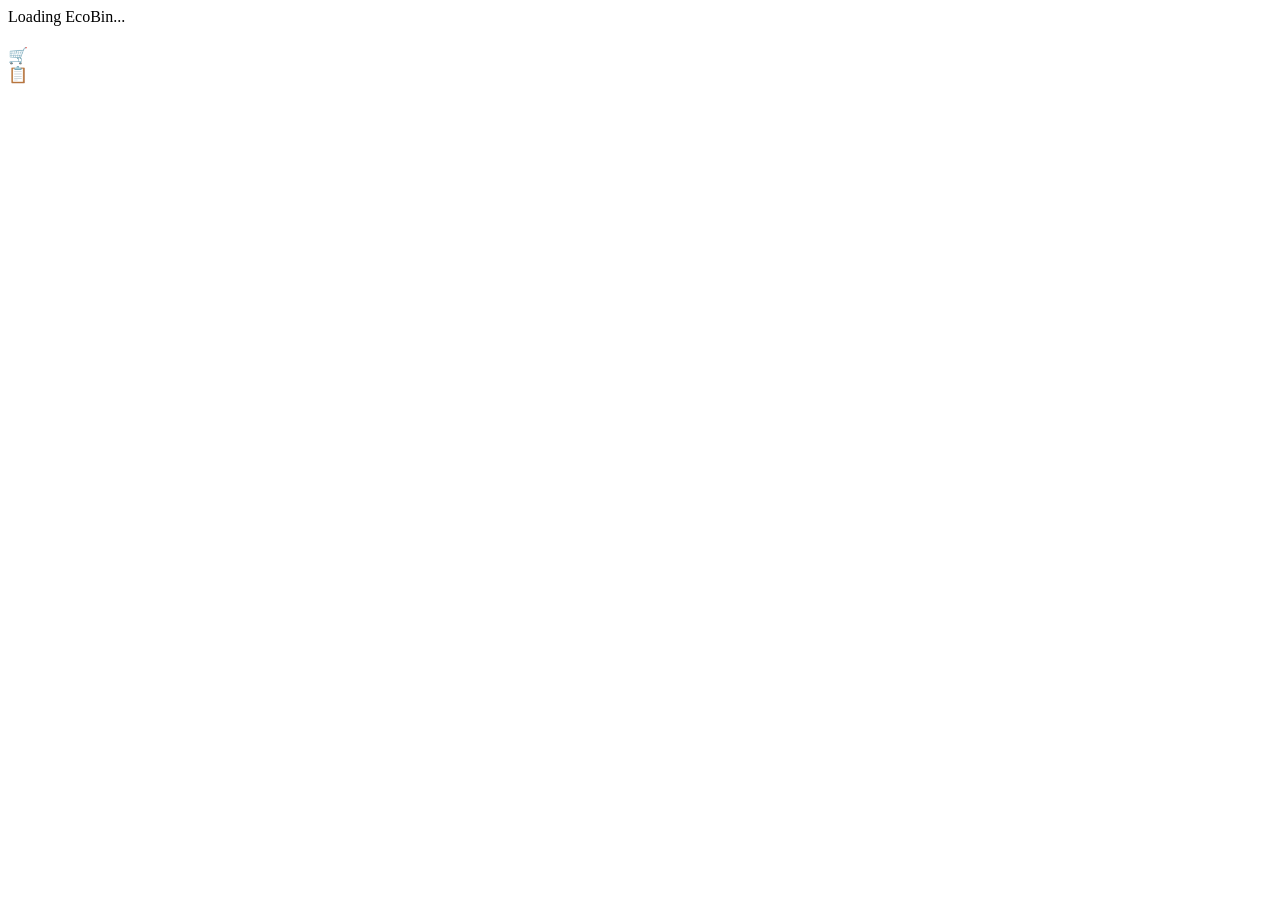
==== cart.html @ dbe6ebd2 "Add files via upload" ====
<!DOCTYPE html>
<html lang="en"><head><meta charset="UTF-8"><meta name="viewport" content="width=device-width, initial-scale=1.0"><title>EcoBin - Cart</title><link rel="stylesheet" href="assets/shared.css"></head>
<body data-portal="user">
<div class="load-overlay" id="loadOverlay"><div class="load-spin"></div><div class="load-txt" data-i18n="loading">Loading EcoBin...</div></div>
<div class="toast-wrap" id="toastWrap"></div>
<nav class="navbar" id="navbar"></nav>
<section class="pt split-section"><div class="section-header"><h2 data-i18n="cart_title"></h2><p data-i18n="cart_desc"></p></div><div class="split-wrap">
<div class="panel"><div class="panel-head ord"><div class="panel-title">🛒 <span data-i18n="nav_cart"></span></div></div><div class="panel-body" id="cartBox"></div></div>
<div class="panel"><div class="panel-head sup"><div class="panel-title">📋 <span data-i18n="my_store_orders"></span></div><span class="panel-badge" id="myCount"></span></div><div class="panel-body" id="myOrders"></div></div></div></section>
<div id="foot"></div>
<script src="assets/shared.js"></script>
<script>

function page(){const L=DB.cart.map(c=>({c,p:DB.products.find(x=>x.id===c.pid)})).filter(x=>x.p);
 const sub=L.reduce((a,x)=>a+x.p.price*x.c.qty,0),maxd=Math.min(Math.floor(sub),Math.floor(DB.points/100)),chk=$('usePts')&&$('usePts').checked;
 $('cartBox').innerHTML=L.length?L.map(({c,p})=>`<div class="cartline"><span class="ci">${p.icon}</span><div class="cn">${pn(p)}<div class="sup-t">${sup(p.sid).name[currentLang]} · ${money(p.price)}</div></div>
 <div class="qtyc"><button onclick="setQty(${p.id},-1)">−</button>${c.qty}<button onclick="setQty(${p.id},1)">+</button></div><button class="act-btn no" onclick="setQty(${p.id},-99)">✕</button></div>`).join('')+
 `<div class="sum"><div><span>${t('subtotal')}</span><span>${money(sub)}</span></div><label><input type="checkbox" id="usePts" ${chk?'checked':''} ${maxd?'':'disabled'} onchange="renderAll()"> ${t('use_points',{n:maxd*100,d:maxd})}</label>
 <div class="tot"><span>${t('total')}</span><span>${money(sub-(chk?maxd:0))}</span></div></div><button class="act-btn ord" style="width:100%;margin-top:14px;padding:12px" onclick="checkout()">${t('checkout')}</button>`
 :`<p class="empty">${t('cart_empty')} <a href="store.html">${t('nav_store')}</a></p>`;
 $('myCount').textContent=DB.orders.length;$('myOrders').innerHTML=DB.orders.map(o=>orderCard(o)).join('')||`<p class="empty">${t('no_orders')}</p>`}

</script>
</body></html>
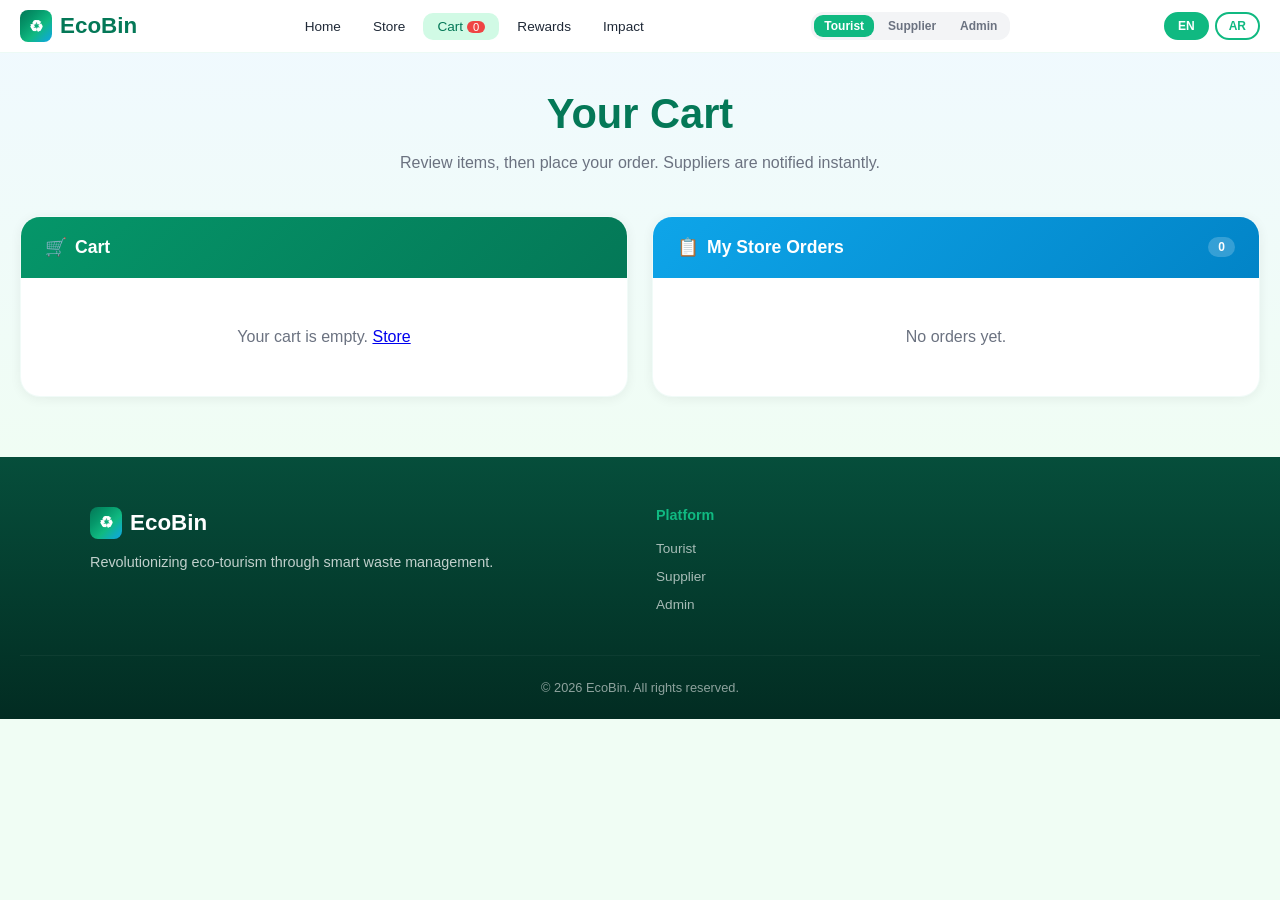
==== commit 40a8d36d: "Add files via upload" ====
--- a/cart.html
+++ b/cart.html
@@ -1,5 +1,5 @@
 <!DOCTYPE html>
-<html lang="en"><head><meta charset="UTF-8"><meta name="viewport" content="width=device-width, initial-scale=1.0"><title>EcoBin - Cart</title><link rel="stylesheet" href="assets/shared.css"></head>
+<html lang="en"><head><meta charset="UTF-8"><meta name="viewport" content="width=device-width, initial-scale=1.0"><title>EcoBin - Cart</title><link rel="stylesheet" href="shared.css"></head>
 <body data-portal="user">
 <div class="load-overlay" id="loadOverlay"><div class="load-spin"></div><div class="load-txt" data-i18n="loading">Loading EcoBin...</div></div>
 <div class="toast-wrap" id="toastWrap"></div>
@@ -8,7 +8,7 @@
 <div class="panel"><div class="panel-head ord"><div class="panel-title">🛒 <span data-i18n="nav_cart"></span></div></div><div class="panel-body" id="cartBox"></div></div>
 <div class="panel"><div class="panel-head sup"><div class="panel-title">📋 <span data-i18n="my_store_orders"></span></div><span class="panel-badge" id="myCount"></span></div><div class="panel-body" id="myOrders"></div></div></div></section>
 <div id="foot"></div>
-<script src="assets/shared.js"></script>
+<script src="shared.js"></script>
 <script>
 
 function page(){const L=DB.cart.map(c=>({c,p:DB.products.find(x=>x.id===c.pid)})).filter(x=>x.p);
--- a/shared.css
+++ b/shared.css
@@ -0,0 +1,541 @@
+
+        /* ===== SYSTEM FONTS (No external downloads) ===== */
+        :root {
+            --primary-green: #10B981;
+            --dark-green: #047857;
+            --light-green: #D1FAE5;
+            --accent-teal: #14B8A6;
+            --earth-brown: #92400E;
+            --ocean-blue: #0EA5E9;
+            --deep-blue: #0369A1;
+            --card-bg: #ffffff;
+            --text-dark: #1F2937;
+            --text-muted: #6B7280;
+            --danger: #EF4444;
+            --warning: #F59E0B;
+            --success: #10B981;
+            --gradient-hero: linear-gradient(135deg, #047857 0%, #059669 30%, #10B981 60%, #0EA5E9 100%);
+            --shadow-soft: 0 2px 12px rgba(0,0,0,0.06);
+            --shadow-hover: 0 8px 30px rgba(0,0,0,0.1);
+        }
+
+        * { margin: 0; padding: 0; box-sizing: border-box; }
+        html { scroll-behavior: smooth; }
+
+        body {
+            font-family: -apple-system, BlinkMacSystemFont, 'Segoe UI', Roboto, 'Helvetica Neue', Arial, 'Noto Sans', sans-serif, 'Apple Color Emoji', 'Segoe UI Emoji';
+            background: #F0FDF4;
+            color: var(--text-dark);
+            overflow-x: hidden;
+            min-height: 100vh;
+            transition: all 0.3s ease;
+        }
+
+        body[dir="rtl"] { font-family: 'Segoe UI', 'Tahoma', 'Arial', sans-serif; }
+
+        /* ===== INLINE SVG ICONS ===== */
+        .icon { width: 1em; height: 1em; display: inline-block; vertical-align: middle; fill: currentColor; }
+
+        /* ===== NAVBAR ===== */
+        .navbar {
+            position: fixed; top: 0; left: 0; right: 0; z-index: 1000;
+            padding: 10px 20px;
+            display: flex; justify-content: space-between; align-items: center;
+            background: rgba(255,255,255,0.95);
+            backdrop-filter: blur(16px);
+            border-bottom: 1px solid rgba(16,185,129,0.08);
+            transition: all 0.3s ease;
+        }
+        .navbar.scrolled { box-shadow: 0 2px 20px rgba(0,0,0,0.08); padding: 8px 20px; }
+
+        .logo { 
+            display: flex; align-items: center; gap: 8px; 
+            font-weight: 800; font-size: 1.4rem; color: var(--dark-green); 
+            text-decoration: none; 
+        }
+        .logo-icon { 
+            width: 32px; height: 32px; 
+            background: var(--gradient-hero); 
+            border-radius: 8px; 
+            display: flex; align-items: center; justify-content: center;
+            color: white; font-size: 1rem;
+        }
+
+        .nav-links { display: flex; gap: 4px; list-style: none; }
+        .nav-links a { 
+            text-decoration: none; color: var(--text-dark); 
+            font-weight: 500; font-size: 0.85rem; 
+            padding: 6px 14px; border-radius: 10px; 
+            transition: all 0.2s ease; 
+        }
+        .nav-links a:hover, .nav-links a.active { 
+            background: var(--light-green); color: var(--dark-green); 
+        }
+
+        .lang-switch { display: flex; gap: 6px; }
+        .lang-btn { 
+            padding: 5px 12px; border: 2px solid var(--primary-green); 
+            background: transparent; color: var(--primary-green); 
+            border-radius: 16px; font-weight: 600; font-size: 0.75rem; 
+            cursor: pointer; transition: all 0.2s ease; 
+        }
+        .lang-btn.active { background: var(--primary-green); color: white; }
+        .mobile-menu-btn { display: none; background: none; border: none; font-size: 1.3rem; color: var(--dark-green); cursor: pointer; }
+
+        /* ===== HERO ===== */
+        .hero {
+            min-height: 100vh; display: flex; align-items: center; justify-content: center;
+            position: relative; padding: 90px 20px 50px;
+            background: var(--gradient-hero); overflow: hidden;
+        }
+        .hero::before {
+            content: ''; position: absolute; top: 0; left: 0; right: 0; bottom: 0;
+            background: radial-gradient(circle at 20% 80%, rgba(255,255,255,0.1) 0%, transparent 50%),
+                        radial-gradient(circle at 80% 20%, rgba(255,255,255,0.08) 0%, transparent 40%);
+        }
+        .hero-content { text-align: center; color: white; max-width: 800px; z-index: 2; position: relative; }
+
+        .hero-badge {
+            display: inline-flex; align-items: center; gap: 6px;
+            background: rgba(255,255,255,0.15); backdrop-filter: blur(10px);
+            padding: 6px 16px; border-radius: 50px; font-size: 0.8rem; font-weight: 500;
+            margin-bottom: 20px; border: 1px solid rgba(255,255,255,0.2);
+        }
+        .hero-badge::before { content: "🌿"; }
+
+        .hero h1 { 
+            font-size: clamp(2.2rem, 5vw, 3.8rem); font-weight: 900; 
+            line-height: 1.1; margin-bottom: 16px; 
+            text-shadow: 0 2px 20px rgba(0,0,0,0.15); 
+        }
+        .hero h1 span { color: #FEF3C7; }
+        .hero p { 
+            font-size: clamp(0.95rem, 2vw, 1.1rem); opacity: 0.92; 
+            margin-bottom: 32px; max-width: 550px; 
+            margin-left: auto; margin-right: auto; line-height: 1.6; 
+        }
+
+        .hero-stats { display: flex; justify-content: center; gap: 32px; margin-bottom: 32px; flex-wrap: wrap; }
+        .hero-stat { text-align: center; }
+        .hero-stat-number { font-size: 2.2rem; font-weight: 900; display: block; }
+        .hero-stat-label { font-size: 0.8rem; opacity: 0.85; font-weight: 500; }
+
+        .hero-cta { display: flex; gap: 12px; justify-content: center; flex-wrap: wrap; }
+        .btn { 
+            padding: 12px 28px; border-radius: 14px; font-weight: 600; 
+            font-size: 0.95rem; cursor: pointer; transition: all 0.25s ease; 
+            text-decoration: none; display: inline-flex; align-items: center; gap: 6px; 
+            border: none; 
+        }
+        .btn-primary { background: white; color: var(--dark-green); box-shadow: 0 8px 30px rgba(0,0,0,0.15); }
+        .btn-primary:hover { transform: translateY(-2px); box-shadow: 0 12px 40px rgba(0,0,0,0.2); }
+        .btn-secondary { background: rgba(255,255,255,0.12); color: white; border: 1px solid rgba(255,255,255,0.25); }
+        .btn-secondary:hover { background: rgba(255,255,255,0.2); transform: translateY(-2px); }
+
+        /* 3D BIN - Pure CSS */
+        /* ===== SMART BIN IMAGE VISUAL ===== */
+        .bin-image-wrap { 
+            position: absolute; 
+            right: 5%; 
+            top: 55%; 
+            transform: translateY(-50%); 
+            width: 48%; 
+            max-width: 600px;
+            display: none; 
+            z-index: 2;
+        }
+        @media(min-width:1100px){ .bin-image-wrap{ display:block; } }
+        body[dir="rtl"] .bin-image-wrap { right: auto; left: 5%; }
+
+        .bin-img-show {
+            width: 100%;
+            height: auto;
+            border-radius: 24px;
+            box-shadow: 0 20px 50px rgba(0,0,0,0.25), 0 4px 12px rgba(16,185,129,0.2);
+            border: 1px solid rgba(255,255,255,0.3);
+            animation: binImgFloat 6s ease-in-out infinite;
+            background: rgba(255,255,255,0.1);
+            backdrop-filter: blur(5px);
+            padding: 6px;
+        }
+
+        @keyframes binImgFloat { 
+            0%, 100% { transform: translateY(0) scale(1); } 
+            50% { transform: translateY(-12px) scale(1.01); } 
+        }
+
+        /* تعديل محتوى الهيرو ليتناسب مع حجم الصورة الجديد */
+        @media(min-width:1100px){
+            .hero-content { 
+                text-align: left; 
+                margin-right: auto; 
+                margin-left: 8%;
+                max-width: 500px; 
+            }
+            body[dir="rtl"] .hero-content { 
+                text-align: right; 
+                margin-left: auto; 
+                margin-right: 8%; 
+            }
+            .hero-cta, .hero-stats { justify-content: flex-start; }
+            body[dir="rtl"] .hero-cta, body[dir="rtl"] .hero-stats { justify-content: flex-start; }
+        }
+
+        /* ===== SECTIONS ===== */
+        section { padding: 60px 20px; position: relative; }
+        .section-header { text-align: center; margin-bottom: 40px; }
+        .section-header h2 { font-size: clamp(1.8rem, 3.5vw, 2.6rem); font-weight: 800; color: var(--dark-green); margin-bottom: 12px; }
+        .section-header p { color: var(--text-muted); font-size: 1rem; max-width: 520px; margin: 0 auto; line-height: 1.6; }
+        .section-badge { 
+            display: inline-flex; align-items: center; gap: 5px;
+            background: var(--light-green); color: var(--dark-green); 
+            padding: 5px 14px; border-radius: 50px; 
+            font-size: 0.75rem; font-weight: 600; margin-bottom: 12px; 
+        }
+
+        /* ===== DASHBOARD - CSS BAR CHARTS ===== */
+        .dashboard-section { background: linear-gradient(180deg, #F0FDF4, #ECFDF5); }
+        .dashboard-grid { 
+            display: grid; grid-template-columns: repeat(auto-fit, minmax(260px, 1fr)); 
+            gap: 20px; max-width: 1300px; margin: 0 auto; 
+        }
+        .dash-card { 
+            background: var(--card-bg); border-radius: 20px; padding: 24px; 
+            box-shadow: var(--shadow-soft); border: 1px solid rgba(16,185,129,0.06);
+            transition: all 0.3s ease; position: relative; overflow: hidden;
+        }
+        .dash-card:hover { transform: translateY(-6px); box-shadow: var(--shadow-hover); }
+        .dash-card::before { 
+            content: ''; position: absolute; top: 0; left: 0; right: 0; height: 3px; 
+            background: var(--gradient-hero); 
+        }
+        .dash-icon { 
+            width: 44px; height: 44px; border-radius: 12px; 
+            display: flex; align-items: center; justify-content: center; 
+            font-size: 1.3rem; margin-bottom: 12px; 
+        }
+        .dash-icon.green { background: var(--light-green); }
+        .dash-icon.blue { background: #DBEAFE; }
+        .dash-icon.orange { background: #FEF3C7; }
+        .dash-icon.red { background: #FEE2E2; }
+        .dash-title { font-size: 0.95rem; font-weight: 600; color: var(--text-muted); margin-bottom: 6px; }
+        .dash-value { font-size: 2rem; font-weight: 900; color: var(--dark-green); margin-bottom: 6px; line-height: 1; }
+        .dash-value.small { font-size: 1.5rem; }
+        .dash-change { 
+            display: inline-flex; align-items: center; gap: 3px;
+            font-size: 0.8rem; font-weight: 600; padding: 3px 8px; 
+            border-radius: 6px; background: var(--light-green); color: var(--dark-green); 
+        }
+
+        /* CSS Mini Chart */
+        .mini-chart { margin-top: 16px; height: 50px; display: flex; align-items: flex-end; gap: 4px; }
+        .mini-bar { 
+            flex: 1; border-radius: 3px 3px 0 0; 
+            transition: height 0.5s ease; min-height: 4px;
+        }
+        .mini-bar.g { background: linear-gradient(180deg, #10B981, #059669); }
+        .mini-bar.b { background: linear-gradient(180deg, #0EA5E9, #0284C7); }
+        .mini-bar.o { background: linear-gradient(180deg, #F59E0B, #D97706); }
+
+        /* ===== BINS ===== */
+        .bins-section { background: linear-gradient(180deg, #ECFDF5, #F0F9FF); }
+        .bins-grid { 
+            display: grid; grid-template-columns: repeat(auto-fit, minmax(300px, 1fr)); 
+            gap: 20px; max-width: 1300px; margin: 0 auto; 
+        }
+        .bin-card { 
+            background: var(--card-bg); border-radius: 20px; overflow: hidden; 
+            box-shadow: var(--shadow-soft); border: 1px solid rgba(16,185,129,0.06);
+            transition: all 0.3s ease;
+        }
+        .bin-card:hover { transform: translateY(-4px); box-shadow: var(--shadow-hover); }
+        .bin-head { 
+            padding: 16px 20px; background: linear-gradient(135deg, var(--dark-green), var(--primary-green)); 
+            color: white; display: flex; justify-content: space-between; align-items: center;
+        }
+        body[dir="rtl"] .bin-head { flex-direction: row-reverse; }
+        .bin-loc { font-weight: 700; font-size: 1rem; }
+        .bin-stat { 
+            padding: 3px 10px; border-radius: 16px; font-size: 0.7rem; font-weight: 600; 
+            background: rgba(255,255,255,0.2); 
+        }
+        .bin-body { padding: 20px; }
+        .bin-visual { display: flex; justify-content: center; margin-bottom: 16px; }
+        .bin-mini { 
+            width: 80px; height: 110px; background: linear-gradient(135deg, #E5E7EB, #D1D5DB); 
+            border-radius: 8px 8px 14px 14px; position: relative; overflow: hidden;
+        }
+        .bin-mini-f { 
+            position: absolute; bottom: 0; left: 0; right: 0; border-radius: 0 0 12px 12px; 
+            transition: height 0.8s ease; 
+        }
+        .bin-mini-f.pl { background: linear-gradient(180deg, #60A5FA, #3B82F6); }
+        .bin-mini-f.gl { background: linear-gradient(180deg, #34D399, #10B981); }
+        .bin-mini-f.mt { background: linear-gradient(180deg, #FBBF24, #F59E0B); }
+
+        .bin-metrics { display: grid; grid-template-columns: repeat(3, 1fr); gap: 8px; margin-bottom: 14px; }
+        .bin-m { text-align: center; padding: 10px; background: #F9FAFB; border-radius: 10px; }
+        .bin-mv { font-size: 1.1rem; font-weight: 800; color: var(--dark-green); }
+        .bin-ml { font-size: 0.7rem; color: var(--text-muted); margin-top: 2px; }
+
+        .prog { margin-bottom: 6px; }
+        .prog-l { display: flex; justify-content: space-between; font-size: 0.8rem; margin-bottom: 4px; font-weight: 500; }
+        body[dir="rtl"] .prog-l { flex-direction: row-reverse; }
+        .prog-b { height: 8px; background: #E5E7EB; border-radius: 4px; overflow: hidden; }
+        .prog-f { height: 100%; border-radius: 4px; transition: width 0.8s ease; }
+        .prog-f.pl { background: linear-gradient(90deg, #60A5FA, #3B82F6); }
+        .prog-f.gl { background: linear-gradient(90deg, #34D399, #10B981); }
+        .prog-f.mt { background: linear-gradient(90deg, #FBBF24, #F59E0B); }
+
+        /* ===== SUPPLIERS & ORDERS ===== */
+        .split-section { background: linear-gradient(180deg, #F0F9FF, #F0FDF4); }
+        .split-wrap { 
+            max-width: 1300px; margin: 0 auto; display: grid; 
+            grid-template-columns: 1fr; gap: 24px; 
+        }
+        @media(min-width:1024px){ .split-wrap{ grid-template-columns: 1fr 1fr; } }
+
+        .panel { 
+            background: var(--card-bg); border-radius: 20px; overflow: hidden; 
+            box-shadow: var(--shadow-soft); border: 1px solid rgba(16,185,129,0.06);
+        }
+        .panel-head { 
+            padding: 20px 24px; display: flex; justify-content: space-between; align-items: center;
+        }
+        body[dir="rtl"] .panel-head { flex-direction: row-reverse; }
+        .panel-head.sup { background: linear-gradient(135deg, #0EA5E9, #0284C7); color: white; }
+        .panel-head.ord { background: linear-gradient(135deg, #059669, #047857); color: white; }
+        .panel-title { font-size: 1.1rem; font-weight: 800; display: flex; align-items: center; gap: 8px; }
+        .panel-badge { background: rgba(255,255,255,0.2); padding: 3px 10px; border-radius: 16px; font-size: 0.75rem; font-weight: 600; }
+        .panel-body { padding: 20px; }
+
+        /* Table */
+        .data-t { width: 100%; border-collapse: collapse; font-size: 0.9rem; }
+        .data-t th { 
+            text-align: left; padding: 10px 12px; font-size: 0.7rem; font-weight: 600; 
+            color: var(--text-muted); text-transform: uppercase; letter-spacing: 0.5px; 
+            border-bottom: 2px solid #E5E7EB; 
+        }
+        body[dir="rtl"] .data-t th { text-align: right; }
+        .data-t td { padding: 12px; border-bottom: 1px solid #F3F4F6; }
+        .data-t tr:hover td { background: #F9FAFB; }
+
+        .sup-info { display: flex; align-items: center; gap: 10px; }
+        body[dir="rtl"] .sup-info { flex-direction: row-reverse; }
+        .sup-av { 
+            width: 36px; height: 36px; border-radius: 10px; 
+            display: flex; align-items: center; justify-content: center; 
+            font-weight: 700; font-size: 0.8rem; color: white; 
+        }
+        .sup-n { font-weight: 700; font-size: 0.9rem; }
+        .sup-t { font-size: 0.75rem; color: var(--text-muted); }
+
+        .qty-b { 
+            display: inline-flex; align-items: center; gap: 4px;
+            padding: 4px 10px; border-radius: 6px; font-weight: 600; font-size: 0.8rem; 
+        }
+        .qty-b.ok { background: var(--light-green); color: var(--dark-green); }
+        .qty-b.low { background: #FEF3C7; color: var(--earth-brown); }
+        .qty-b.crit { background: #FEE2E2; color: var(--danger); }
+
+        .act-btn { 
+            padding: 6px 14px; border-radius: 8px; font-weight: 600; font-size: 0.8rem; 
+            cursor: pointer; border: none; transition: all 0.2s ease; 
+        }
+        .act-btn.ord { background: var(--primary-green); color: white; }
+        .act-btn.ord:hover { background: var(--dark-green); transform: scale(1.05); }
+        .act-btn.done { background: #E5E7EB; color: var(--text-muted); cursor: not-allowed; }
+
+        /* Orders */
+        .ord-card { 
+            background: #F9FAFB; border-radius: 14px; padding: 16px; 
+            margin-bottom: 12px; border: 1px solid #E5E7EB; transition: all 0.2s ease;
+        }
+        .ord-card:hover { border-color: var(--primary-green); }
+        .ord-h { display: flex; justify-content: space-between; align-items: center; margin-bottom: 10px; }
+        body[dir="rtl"] .ord-h { flex-direction: row-reverse; }
+        .ord-id { font-weight: 700; font-size: 0.9rem; }
+        .ord-st { 
+            padding: 3px 10px; border-radius: 16px; font-size: 0.7rem; font-weight: 600; 
+        }
+        .ord-st.pend { background: #FEF3C7; color: var(--earth-brown); }
+        .ord-st.proc { background: #DBEAFE; color: var(--deep-blue); }
+        .ord-st.comp { background: var(--light-green); color: var(--dark-green); }
+        .ord-dets { display: grid; grid-template-columns: repeat(2, 1fr); gap: 6px; margin-bottom: 10px; font-size: 0.82rem; color: var(--text-muted); }
+        .ord-dets span { color: var(--text-dark); font-weight: 600; }
+        .ord-prog { display: flex; align-items: center; gap: 6px; }
+        body[dir="rtl"] .ord-prog { flex-direction: row-reverse; }
+        .ord-prog-b { flex: 1; height: 6px; background: #E5E7EB; border-radius: 3px; overflow: hidden; }
+        .ord-prog-f { height: 100%; background: linear-gradient(90deg, var(--primary-green), var(--accent-teal)); border-radius: 3px; transition: width 0.8s ease; }
+        .ord-prog-t { font-size: 0.75rem; font-weight: 600; color: var(--dark-green); min-width: 35px; }
+
+        /* ===== REWARDS ===== */
+        .rewards-section { background: linear-gradient(180deg, #F0FDF4, #FEF3C7); }
+        .rewards-grid { 
+            display: grid; grid-template-columns: repeat(auto-fit, minmax(260px, 1fr)); 
+            gap: 20px; max-width: 1100px; margin: 0 auto; 
+        }
+        .rew-card { 
+            background: var(--card-bg); border-radius: 20px; overflow: hidden; 
+            box-shadow: var(--shadow-soft); border: 1px solid rgba(16,185,129,0.06);
+            transition: all 0.3s ease;
+        }
+        .rew-card:hover { transform: translateY(-6px); box-shadow: var(--shadow-hover); }
+        .rew-img { 
+            height: 140px; display: flex; align-items: center; justify-content: center; 
+            font-size: 3rem; position: relative; 
+        }
+        .rew-body { padding: 20px; }
+        .rew-title { font-size: 1rem; font-weight: 700; margin-bottom: 6px; }
+        .rew-desc { font-size: 0.85rem; color: var(--text-muted); margin-bottom: 14px; line-height: 1.5; }
+        .rew-pts { display: flex; align-items: center; justify-content: space-between; }
+        body[dir="rtl"] .rew-pts { flex-direction: row-reverse; }
+        .pts-tag { 
+            display: inline-flex; align-items: center; gap: 4px;
+            background: linear-gradient(135deg, #FEF3C7, #FDE68A); 
+            color: var(--earth-brown); padding: 6px 12px; 
+            border-radius: 10px; font-weight: 700; font-size: 0.85rem; 
+        }
+        .rew-btn { 
+            padding: 8px 16px; background: var(--primary-green); color: white; 
+            border: none; border-radius: 10px; font-weight: 600; font-size: 0.85rem; 
+            cursor: pointer; transition: all 0.2s ease; 
+        }
+        .rew-btn:hover { background: var(--dark-green); transform: scale(1.05); }
+        .rew-btn:disabled { background: #E5E7EB; color: var(--text-muted); cursor: not-allowed; transform: none; }
+
+        /* ===== IMPACT ===== */
+        .impact-section { background: linear-gradient(180deg, #FEF3C7, #F0FDF4); }
+        .imp-wrap { max-width: 1100px; margin: 0 auto; }
+        .imp-grid { 
+            display: grid; grid-template-columns: repeat(auto-fit, minmax(220px, 1fr)); 
+            gap: 20px; margin-bottom: 32px; 
+        }
+        .imp-card { 
+            background: var(--card-bg); border-radius: 20px; padding: 28px; 
+            text-align: center; box-shadow: var(--shadow-soft); 
+            border: 1px solid rgba(16,185,129,0.06); position: relative; overflow: hidden;
+        }
+        .imp-card::before { 
+            content: ''; position: absolute; top: 0; left: 0; right: 0; height: 3px; 
+        }
+        .imp-card.pl::before { background: linear-gradient(90deg, #60A5FA, #3B82F6); }
+        .imp-card.gl::before { background: linear-gradient(90deg, #34D399, #10B981); }
+        .imp-card.mt::before { background: linear-gradient(90deg, #FBBF24, #F59E0B); }
+        .imp-card.en::before { background: linear-gradient(90deg, #A78BFA, #8B5CF6); }
+        .imp-icon { font-size: 2.2rem; margin-bottom: 14px; }
+        .imp-val { font-size: 2.4rem; font-weight: 900; color: var(--dark-green); margin-bottom: 4px; }
+        .imp-unit { font-size: 0.9rem; color: var(--text-muted); font-weight: 500; }
+        .imp-label { font-size: 0.85rem; color: var(--text-muted); margin-top: 6px; }
+
+        /* CSS Impact Chart */
+        .imp-chart { 
+            background: var(--card-bg); border-radius: 20px; padding: 28px; 
+            box-shadow: var(--shadow-soft); border: 1px solid rgba(16,185,129,0.06);
+        }
+        .imp-chart h3 { font-size: 1.1rem; font-weight: 700; color: var(--dark-green); margin-bottom: 20px; text-align: center; }
+        .chart-grid { display: flex; align-items: flex-end; gap: 8px; height: 180px; padding: 0 10px; }
+        .chart-col { flex: 1; display: flex; flex-direction: column; align-items: center; gap: 6px; }
+        .chart-bars { display: flex; align-items: flex-end; gap: 3px; width: 100%; height: 140px; }
+        .c-bar { flex: 1; border-radius: 4px 4px 0 0; transition: height 0.5s ease; }
+        .c-bar.pl { background: #3B82F6; }
+        .c-bar.gl { background: #10B981; }
+        .c-bar.mt { background: #F59E0B; }
+        .chart-label { font-size: 0.7rem; color: var(--text-muted); font-weight: 500; }
+
+        /* ===== FOOTER ===== */
+        .footer { 
+            background: linear-gradient(180deg, #064E3B, #022C22); 
+            color: white; padding: 50px 20px 24px; 
+        }
+        .foot-wrap { 
+            max-width: 1100px; margin: 0 auto; display: grid; 
+            grid-template-columns: repeat(auto-fit, minmax(220px, 1fr)); gap: 32px; margin-bottom: 32px; 
+        }
+        .foot-brand .logo { color: white; margin-bottom: 12px; }
+        .foot-brand p { opacity: 0.75; line-height: 1.6; font-size: 0.9rem; }
+        .foot-links h4 { font-size: 0.9rem; font-weight: 700; margin-bottom: 16px; color: var(--primary-green); }
+        .foot-links ul { list-style: none; }
+        .foot-links li { margin-bottom: 10px; }
+        .foot-links a { color: rgba(255,255,255,0.65); text-decoration: none; font-size: 0.85rem; transition: color 0.2s; }
+        .foot-links a:hover { color: white; }
+        .foot-bot { text-align: center; padding-top: 24px; border-top: 1px solid rgba(255,255,255,0.08); opacity: 0.55; font-size: 0.8rem; }
+
+        /* ===== ANIMATIONS ===== */
+        .fade-in { opacity: 0; transform: translateY(24px); transition: all 0.6s ease; }
+        .fade-in.visible { opacity: 1; transform: translateY(0); }
+
+        /* ===== SCROLLBAR ===== */
+        ::-webkit-scrollbar { width: 6px; }
+        ::-webkit-scrollbar-track { background: #F3F4F6; }
+        ::-webkit-scrollbar-thumb { background: var(--primary-green); border-radius: 3px; }
+
+        /* ===== RESPONSIVE ===== */
+        @media(max-width:768px) {
+            .nav-links { display: none; }
+            .mobile-menu-btn { display: block; }
+            .hero-stats { gap: 16px; }
+            .hero-stat-number { font-size: 1.6rem; }
+            section { padding: 40px 16px; }
+            .dash-card, .bin-card, .rew-card, .imp-card { border-radius: 16px; }
+            .split-wrap, .rewards-grid, .imp-grid, .foot-wrap { grid-template-columns: 1fr; }
+        }
+
+        /* ===== TOAST ===== */
+        .toast-wrap { 
+            position: fixed; top: 80px; right: 20px; z-index: 9998; 
+            display: flex; flex-direction: column; gap: 10px; 
+        }
+        body[dir="rtl"] .toast-wrap { right: auto; left: 20px; }
+        .toast { 
+            background: white; border-radius: 14px; padding: 14px 20px; 
+            box-shadow: 0 8px 30px rgba(0,0,0,0.12); display: flex; 
+            align-items: center; gap: 10px; min-width: 280px; 
+            transform: translateX(350px); transition: transform 0.35s ease; 
+            border-left: 3px solid var(--primary-green); 
+        }
+        body[dir="rtl"] .toast { border-left: none; border-right: 3px solid var(--primary-green); transform: translateX(-350px); }
+        .toast.show { transform: translateX(0); }
+        .toast-ic { width: 36px; height: 36px; border-radius: 10px; background: var(--light-green); display: flex; align-items: center; justify-content: center; font-size: 1rem; }
+        .toast-txt h4 { font-size: 0.9rem; font-weight: 700; margin-bottom: 2px; }
+        .toast-txt p { font-size: 0.8rem; color: var(--text-muted); }
+
+        /* ===== LOADING ===== */
+        .load-overlay {
+            position: fixed; top: 0; left: 0; right: 0; bottom: 0;
+            background: var(--gradient-hero); z-index: 9999;
+            display: flex; align-items: center; justify-content: center; flex-direction: column; gap: 16px;
+            transition: opacity 0.4s ease, visibility 0.4s ease;
+        }
+        .load-overlay.hide { opacity: 0; visibility: hidden; }
+        .load-spin { 
+            width: 48px; height: 48px; border: 3px solid rgba(255,255,255,0.25); 
+            border-top-color: white; border-radius: 50%; 
+            animation: spin 0.8s linear infinite; 
+        }
+        @keyframes spin { to { transform: rotate(360deg); } }
+        .load-txt { color: white; font-size: 1rem; font-weight: 600; }
+    
+.pt{padding-top:90px}
+.portals{display:flex;gap:4px;background:#F3F4F6;border-radius:12px;padding:3px}
+.portals a{padding:4px 10px;border-radius:9px;font-size:.75rem;font-weight:600;text-decoration:none;color:var(--text-muted)}
+.portals a.on{background:var(--primary-green);color:#fff}
+.nbadge{background:var(--danger);color:#fff;border-radius:10px;padding:0 6px;font-size:.7rem;margin-inline-start:4px}
+.ord-st.canc{background:#FEE2E2;color:var(--danger)}.ord-st.ship{background:#E0F2FE;color:var(--deep-blue)}
+.wrap{max-width:1100px;margin:0 auto}
+.toolbar{display:flex;gap:10px;flex-wrap:wrap;justify-content:center;margin-bottom:24px}
+.toolbar input,.frm input,.frm select,.num,.sel{padding:9px 12px;border:1px solid #D1D5DB;border-radius:10px;font:inherit;font-size:.85rem}
+.chip{padding:7px 16px;border-radius:20px;border:2px solid var(--primary-green);background:transparent;color:var(--primary-green);font-weight:600;cursor:pointer}
+.chip.on{background:var(--primary-green);color:#fff}
+.stk{font-size:.75rem;color:var(--text-muted);margin-top:8px}
+.frm{display:grid;grid-template-columns:repeat(auto-fit,minmax(120px,1fr));gap:8px;margin-top:16px}
+.empty{text-align:center;color:var(--text-muted);padding:30px}
+.cartline{display:flex;align-items:center;gap:12px;padding:12px 0;border-bottom:1px solid #F3F4F6}
+.cartline .ci{font-size:1.8rem}.cartline .cn{flex:1;font-weight:600}
+.qtyc{display:flex;align-items:center;gap:6px}
+.qtyc button{width:28px;height:28px;border-radius:8px;border:1px solid #D1D5DB;background:#fff;cursor:pointer}
+.sum{margin-top:16px;display:grid;gap:8px}.sum div{display:flex;justify-content:space-between}
+.sum .tot{font-weight:800;font-size:1.2rem;color:var(--dark-green)}
+.acts{margin-top:10px;display:flex;gap:8px}
+.act-btn.no{background:#FEE2E2;color:var(--danger)}
+@media(max-width:768px){.navbar{flex-wrap:wrap;gap:8px}.nav-links{display:flex!important;order:3;width:100%;overflow-x:auto}}
